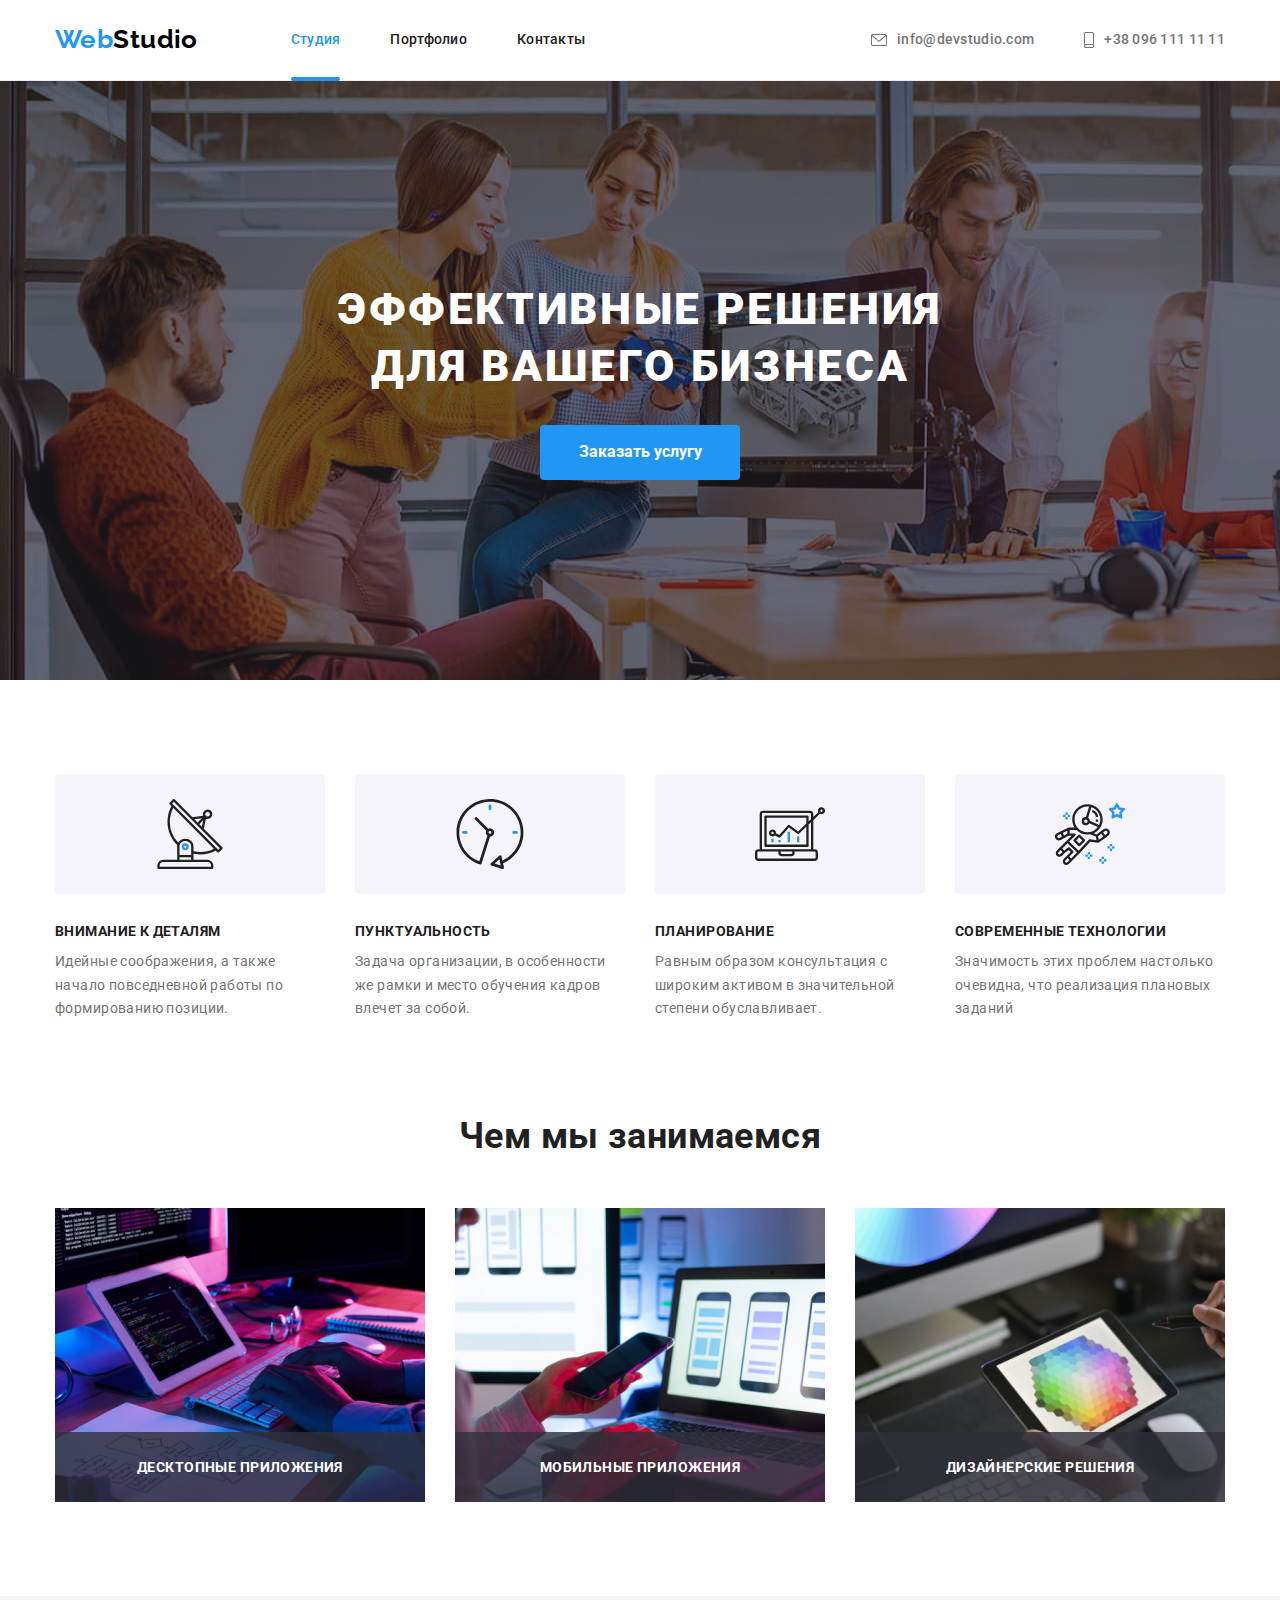
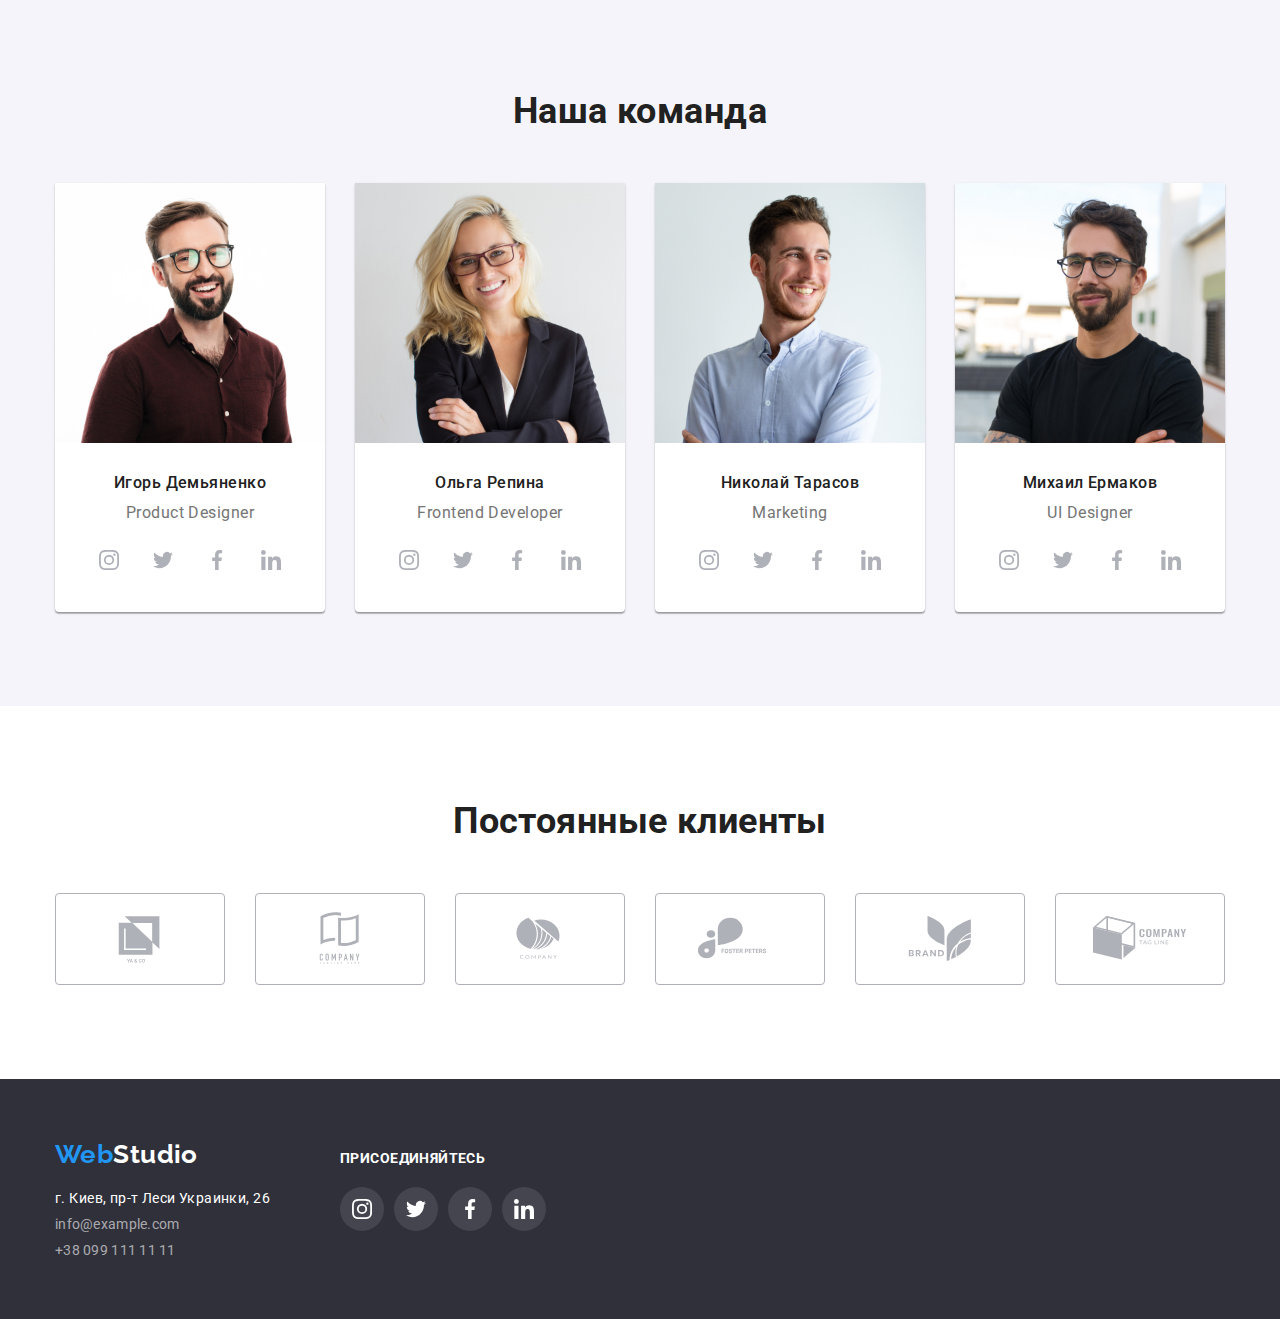
==== index.html @ aaaee92d "1" ====
<!DOCTYPE html>
<html lang="ru">
  <head>
    <meta charset="UTF-8" />
    <meta http-equiv="X-UA-Compatible" content="IE=edge" />
    <meta name="viewport" content="width=device-width, initial-scale=1.0" />
    <title>Студия</title>

    <link rel="preconnect" href="https://fonts.googleapis.com" />
    <link rel="preconnect" href="https://fonts.gstatic.com" crossorigin />
    <link
      href="https://fonts.googleapis.com/css2?family=Raleway:wght@700&family=Roboto:wght@400;500;700;900&display=swap"
      rel="stylesheet"
    />
    <link
      rel="stylesheet"
      href="https://cdnjs.cloudflare.com/ajax/libs/modern-normalize/1.1.0/modern-normalize.min.css"
    />
    <link rel="stylesheet" href="./css/styles.css" />
  </head>

  <body>
    <!--Header-->
    <header>
      <div class="container head-flex">
        <nav class="head-flex">
          <a class="logo" href="/goit-markup-hw-05/index.html"
            ><span class="logo-span">Web</span>Studio</a
          >
          <ul class="header-menu list-style head-flex">
            <li class="flex-menu">
              <a href="./index.html" class="link link-current">Студия</a>
            </li>
            <li class="flex-menu">
              <a href="./portfolio.html" class="link">Портфолио</a>
            </li>
            <li class="flex-menu">
              <a href="/contact" class="link">Контакты</a>
            </li>
          </ul>
        </nav>

        <ul class="header-contact list-style head-flex">
          <li class="flex-cont">
            <a href="mailto:info@devstudio.com" class="link">
              <svg class="contact-icon" width="16" height="12">
                <use href="./images/icons.svg#mail"></use>
              </svg>
              info@devstudio.com</a
            >
          </li>
          <li class="flex-cont">
            <a href="tel:+380991111111" class="link">
              <svg class="contact-icon" width="10" height="16">
                <use href="./images/icons.svg#tel"></use>
              </svg>
              +38 096 111 11 11</a
            >
          </li>
        </ul>
      </div>
    </header>

    <main>
      <!--Hero-->
      <section class="hero-box">
        <h1 class="hero-title">
          Эффективные решения <br />
          для вашего бизнеса
        </h1>

        <button data-open-modal type="button" class="hero-button">
          Заказать услугу
        </button>
        <div class="backdrop is-hidden" data-backdrop>
          <div class="modal">
            <h2>Оставьте свои данные, мы вам перезвоним</h2>
            <form class="js-speaker-form">
              <label for="user-name">Имя</label>
              <input type="text" name="user-name" id="user-name" />
              <label for="tel">Телефон</label>
              <input type="tel" name="tel" id="tel" />
              <label for="mail">Почта</label>
              <input type="email" name="mail" id="mail" />
              <label for="coment">Комментарий</label>
              <input
                type="text"
                name="coment"
                id="coment"
                placeholder="Введите текст"
              />
              <button type="submit">Отправить</button>
              <input
                class=""
                type="checkbox"
                name="license"
                value="yes"
                id="check"
              />
              <label for="check"
                >Соглашаюсь с рассылкой и принимаю
                <a href=""> Условия договора</a></label
              >
            </form>
            <button data-close-modal class="mod-button">
              <svg class="modal-icon" width="18" height="18">
                <use href="./images/icons.svg#close"></use>
              </svg>
            </button>
          </div>
        </div>
      </section>

      <!--Advantages-->
      <section class="section">
        <div class="container">
          <h2 class="visually-hidden">Наши преимущества</h2>
          <ul class="advantages-flex list-style">
            <li class="advantages-list">
              <div class="advantages-item">
                <svg width="70px" height="70px">
                  <use href="./images/icons.svg#antenna"></use>
                </svg>
              </div>
              <h3 class="advantages-subtitle">Внимание к деталям</h3>
              <p class="advantages-text">
                Идейные соображения, а также начало повседневной работы по
                формированию позиции.
              </p>
            </li>

            <li class="advantages-list">
              <div class="advantages-item">
                <svg width="70px" height="70px">
                  <use href="./images/icons.svg#clock"></use>
                </svg>
              </div>
              <h3 class="advantages-subtitle">Пунктуальность</h3>
              <p class="advantages-text">
                Задача организации, в особенности же рамки и место обучения
                кадров влечет за собой.
              </p>
            </li>

            <li class="advantages-list">
              <div class="advantages-item">
                <svg width="70px" height="70px">
                  <use href="./images/icons.svg#diagram"></use>
                </svg>
              </div>
              <h3 class="advantages-subtitle">Планирование</h3>
              <p class="advantages-text">
                Равным образом консультация с широким активом в значительной
                степени обуславливает.
              </p>
            </li>

            <li class="advantages-list">
              <div class="advantages-item">
                <svg width="70px" height="70px">
                  <use href="./images/icons.svg#astronaut"></use>
                </svg>
              </div>
              <h3 class="advantages-subtitle">Современные технологии</h3>
              <p class="advantages-text">
                Значимость этих проблем настолько очевидна, что реализация
                плановых заданий
              </p>
            </li>
          </ul>
        </div>
      </section>
      <!--About-->
      <section class="about section">
        <div class="container">
          <h2 class="section-title">Чем мы занимаемся</h2>

          <ul class="about-list list-style">
            <li class="about-list li">
              <div class="about-thumb">
                <p class="thumb-text">Десктопные приложения</p>
              </div>
              <img
                width="370"
                src="./images/box1.jpg"
                alt="Десктопные приложения"
              />
            </li>
            <li class="about-list li">
              <div class="about-thumb">
                <p class="thumb-text">Мобильные приложения</p>
              </div>
              <img
                width="370"
                src="./images/box2.jpg"
                alt="Мобильные приложения"
              />
            </li>
            <li class="about-list li">
              <div class="about-thumb">
                <p class="thumb-text">Дизайнерские решения</p>
              </div>
              <img
                width="370"
                src="./images/box3.jpg"
                alt="Дизайнерские решения"
              />
            </li>
          </ul>
        </div>
      </section>
      <!--Team-->
      <section class="team section">
        <div class="container">
          <h2 class="section-title">Наша команда</h2>

          <ul class="team-list list-style">
            <li class="team-box">
              <img
                width="270"
                src="./images/img.jpg"
                alt="Фото Игорь Демьяненко"
              />
              <div class="team-card">
                <h3 class="team-name">Игорь Демьяненко</h3>
                <p lang="en" class="team-position">Product Designer</p>
                <ul class="icon-team list-style">
                  <li class="social-item">
                    <a
                      href=""
                      class="button-icon"
                      aria-label="ссылка на Инстаграм"
                    >
                      <svg class="icon" width="20px" height="20px">
                        <use href="./images/icons.svg#instagram"></use>
                      </svg>
                    </a>
                  </li>
                  <li class="social-item">
                    <a
                      href=""
                      class="button-icon"
                      aria-label="ссылка на Твиттер"
                    >
                      <svg class="icon" width="20px" height="20px">
                        <use href="./images/icons.svg#twitter"></use>
                      </svg>
                    </a>
                  </li>
                  <li class="social-item">
                    <a
                      href=""
                      class="button-icon"
                      aria-label="ссылка на Фейсбук"
                    >
                      <svg class="icon" width="20px" height="20px">
                        <use href="./images/icons.svg#facebook"></use>
                      </svg>
                    </a>
                  </li>
                  <li class="social-item">
                    <a
                      href=""
                      class="button-icon"
                      aria-label="ссылка на Линкедин"
                    >
                      <svg class="icon" width="20px" height="20px">
                        <use href="./images/icons.svg#linkedin"></use>
                      </svg>
                    </a>
                  </li>
                </ul>
              </div>
            </li>

            <li class="team-box">
              <img
                width="270"
                src="./images/img2.jpg"
                alt="Фото Ольга Репина"
              />
              <div class="team-card">
                <h3 class="team-name">Ольга Репина</h3>
                <p lang="en" class="team-position">Frontend Developer</p>
                <ul class="icon-team list-style">
                  <li class="social-item">
                    <a
                      href=""
                      class="button-icon"
                      aria-label="ссылка на Инстаграм"
                    >
                      <svg class="icon" width="20px" height="20px">
                        <use href="./images/icons.svg#instagram"></use>
                      </svg>
                    </a>
                  </li>
                  <li class="social-item">
                    <a
                      href=""
                      class="button-icon"
                      aria-label="ссылка на Твиттер"
                    >
                      <svg class="icon" width="20px" height="20px">
                        <use href="./images/icons.svg#twitter"></use>
                      </svg>
                    </a>
                  </li>
                  <li class="social-item">
                    <a
                      href=""
                      class="button-icon"
                      aria-label="ссылка на Фейсбук"
                    >
                      <svg class="icon" width="20px" height="20px">
                        <use href="./images/icons.svg#facebook"></use>
                      </svg>
                    </a>
                  </li>
                  <li class="social-item">
                    <a
                      href=""
                      class="button-icon"
                      aria-label="ссылка на Линкедин"
                    >
                      <svg class="icon" width="20px" height="20px">
                        <use href="./images/icons.svg#linkedin"></use>
                      </svg>
                    </a>
                  </li>
                </ul>
              </div>
            </li>

            <li class="team-box">
              <img
                width="270"
                src="./images/img3.jpg"
                alt="Фото Николай Тарасов"
              />
              <div class="team-card">
                <h3 class="team-name">Николай Тарасов</h3>
                <p lang="en" class="team-position">Marketing</p>
                <ul class="icon-team list-style">
                  <li class="social-item">
                    <a
                      href=""
                      class="button-icon"
                      aria-label="ссылка на Инстаграм"
                    >
                      <svg class="icon" width="20px" height="20px">
                        <use href="./images/icons.svg#instagram"></use>
                      </svg>
                    </a>
                  </li>
                  <li class="social-item">
                    <a
                      href=""
                      class="button-icon"
                      aria-label="ссылка на Твиттер"
                    >
                      <svg class="icon" width="20px" height="20px">
                        <use href="./images/icons.svg#twitter"></use>
                      </svg>
                    </a>
                  </li>
                  <li class="social-item">
                    <a
                      href=""
                      class="button-icon"
                      aria-label="ссылка на Фейсбук"
                    >
                      <svg class="icon" width="20px" height="20px">
                        <use href="./images/icons.svg#facebook"></use>
                      </svg>
                    </a>
                  </li>
                  <li class="social-item">
                    <a
                      href=""
                      class="button-icon"
                      aria-label="ссылка на Линкедин"
                    >
                      <svg class="icon" width="20px" height="20px">
                        <use href="./images/icons.svg#linkedin"></use>
                      </svg>
                    </a>
                  </li>
                </ul>
              </div>
            </li>

            <li class="team-box">
              <img
                width="270"
                src="./images/img4.jpg"
                alt="Фото Михаил Ермаков"
              />
              <div class="team-card">
                <h3 class="team-name">Михаил Ермаков</h3>
                <p lang="en" class="team-position">UI Designer</p>
                <ul class="icon-team list-style">
                  <li class="social-item">
                    <a
                      href=""
                      class="button-icon"
                      aria-label="ссылка на Инстаграм"
                    >
                      <svg class="icon" width="20px" height="20px">
                        <use href="./images/icons.svg#instagram"></use>
                      </svg>
                    </a>
                  </li>
                  <li class="social-item">
                    <a
                      href=""
                      class="button-icon"
                      aria-label="ссылка на Твиттер"
                    >
                      <svg class="icon" width="20px" height="20px">
                        <use href="./images/icons.svg#twitter"></use>
                      </svg>
                    </a>
                  </li>
                  <li class="social-item">
                    <a
                      href=""
                      class="button-icon"
                      aria-label="ссылка на Фейсбук"
                    >
                      <svg class="icon" width="20px" height="20px">
                        <use href="./images/icons.svg#facebook"></use>
                      </svg>
                    </a>
                  </li>
                  <li class="social-item">
                    <a
                      href=""
                      class="button-icon"
                      aria-label="ссылка на Линкедин"
                    >
                      <svg class="icon" width="20px" height="20px">
                        <use href="./images/icons.svg#linkedin"></use>
                      </svg>
                    </a>
                  </li>
                </ul>
              </div>
            </li>
          </ul>
        </div>
      </section>
      <!-- Client -->
      <section class="section">
        <div class="container">
          <h2 class="section-title">Постоянные клиенты</h2>
          <ul class="client-list list-style">
            <li class="link-card">
              <a href="" class="link-box">
                <svg class="client-icon">
                  <use href="./images/icons.svg#client1"></use>
                </svg>
              </a>
            </li>
            <li class="link-card">
              <a href="" class="link-box">
                <svg class="client-icon">
                  <use href="./images/icons.svg#client2"></use>
                </svg>
              </a>
            </li>
            <li class="link-card">
              <a href="" class="link-box">
                <svg class="client-icon">
                  <use href="./images/icons.svg#client3"></use>
                </svg>
              </a>
            </li>
            <li class="link-card">
              <a href="" class="link-box">
                <svg class="client-icon">
                  <use href="./images/icons.svg#client4"></use>
                </svg>
              </a>
            </li>
            <li class="link-card">
              <a href="" class="link-box">
                <svg class="client-icon">
                  <use href="./images/icons.svg#client5"></use>
                </svg>
              </a>
            </li>
            <li class="link-card">
              <a href="" class="link-box">
                <svg class="client-icon">
                  <use href="./images/icons.svg#client6"></use>
                </svg>
              </a>
            </li>
          </ul>
        </div>
      </section>
    </main>
    <!--Footer-->
    <footer class="footer-section">
      <div class="container">
        <div class="footer-box">
          <div class="footer-style">
            <div class="footer-logo">
              <a class="logo" href="/goit-markup-hw-01/index.html"
                ><span class="logo-span">Web</span
                ><span class="footer-logo-color">Studio</span></a
              >
            </div>
            <address class="address">
              <p class="address-text">г. Киев, пр-т Леси Украинки, 26</p>
              <ul class="footer-contact list-style">
                <li class="footer-li">
                  <a href="mailto:info@example.com">info@example.com</a> <br />
                </li>
                <li><a href="tel:+380991111111">+38 099 111 11 11</a></li>
              </ul>
            </address>
          </div>
          <div class="connect-box">
            <h3 class="connect-title">присоединяйтесь</h3>
            <ul class="connect-list list-style">
              <li>
                <a href="" class="button-social">
                  <svg class="footer-icon" width="20px" height="20px">
                    <use href="./images/icons.svg#instagram"></use>
                  </svg>
                </a>
              </li>
              <li>
                <a href="" class="button-social">
                  <svg class="footer-icon" width="20px" height="20px">
                    <use href="./images/icons.svg#twitter"></use>
                  </svg>
                </a>
              </li>
              <li>
                <a href="" class="button-social">
                  <svg class="footer-icon" width="20px" height="20px">
                    <use href="./images/icons.svg#facebook"></use>
                  </svg>
                </a>
              </li>
              <li>
                <a href="" class="button-social">
                  <svg class="footer-icon" width="20px" height="20px">
                    <use href="./images/icons.svg#linkedin"></use>
                  </svg>
                </a>
              </li>
            </ul>
          </div>
        </div>
      </div>
    </footer>
    <!-- JS Script -->
    <script src="./js/modal.js"></script>
  </body>
</html>
---- css/styles.css ----
html {
  box-sizing: border-box;
}
*,
::before,
::after {
  box-sizing: inherit;
}

:root {
  --primary-background-color: #fff;
  --secondary-background-color: #2f303a;
  --button-bg-color: #f5f4fa;
  --hover-text-color: #2196f3;
  --text-color: #757575;
  --title-color: #212121;
  --hero-bg-hover: #188ce8;
  --contact-footer-text: rgba(255, 255, 255, 0.6);
  --logo-stan-color: #000000;
  --border-color: #eeeeee;
  --border-head-color: #ececec;
  --icons-border-color: #afb1b8;
  --thumb-color: rgba(47, 48, 58, 0.8);
  --black: #000000;
  --border-second-color: rgba(0, 0, 0, 0.1);
  --pot-card-bg: rgba(33, 150, 243, 0.9);
  --cubic-bezier: cubic-bezier(0.4, 0, 0.2, 1);
}

body {
  font-family: "Roboto", sans-serif;
  background-color: var(--primary-background-color);
  font-style: normal;
  font-size: 14px;
  line-height: 1.2;
  letter-spacing: 0.03em;
  color: var(--text-color);
}
.visually-hidden {
  position: absolute;
  width: 1px;
  height: 1px;
  margin: -1px;
  border: 0;
  padding: 0;
  white-space: nowrap;
  clip-path: inset(100%);
  clip: rect(0 0 0 0);
  overflow: hidden;
}
img {
  display: block;
}
.section {
  padding-top: 94px;
  padding-bottom: 94px;
}
.about.section {
  padding-top: 0px;
}
header {
  border-bottom: 1px solid var(--border-head-color);
}
/* Стилизация Шапки */
.container {
  margin-left: auto;
  margin-right: auto;
  padding-left: 15px;
  padding-right: 15px;
  width: 1200px;
}

.head-flex {
  display: flex;
  align-items: center;
  justify-content: space-between;
}

/* Модальное Окно */
.backdrop.is-hidden {
  visibility: hidden;
  opacity: 0;
  pointer-events: none;
}
.backdrop {
  position: fixed;
  top: 0;
  left: 0;
  width: 100%;
  height: 100%;
  background-color: rgba(0, 0, 0, 0.2);
  opacity: 1;
  transition: opacity 250ms var(--cubic-bezier);
}
.backdrop.is-hidden .modal {
  transform: translate(-50%, -50%) scale(0.2);
}
.modal {
  position: absolute;
  top: 50%;
  left: 50%;
  transform: translate(-50%, -50%) scale(1);
  min-width: 528px;
  min-height: 581px;
  background-color: var(--primary-background-color);
  box-shadow: 0px 1px 3px rgba(0, 0, 0, 0.12), 0px 1px 1px rgba(0, 0, 0, 0.14),
    0px 2px 1px rgba(0, 0, 0, 0.2);
  border-radius: 4px;

  transition: transform 250ms var(--cubic-bezier);
}
.modal-icon {
  fill: currentColor;
}
.mod-button:hover,
.mod-button:focus {
  color: var(--hover-text-color);
}
/* .mod-button:active {
  fill: var(--title-color);
} */
.mod-button {
  display: flex;
  justify-content: center;
  align-items: center;
  position: absolute;
  cursor: pointer;
  top: 8px;
  right: 8px;
  border-radius: 50%;
  width: 30px;
  height: 30px;
  padding: 0;
  margin: 0;
  border: 1px solid var(--border-second-color);
  background-color: var(--primary-background-color);
  color: var(--black);
  transition: color 250ms var(--cubic-bezier);
}

/* Стилизация Лого */
.logo {
  text-decoration: none;
  font-family: "Raleway", sans-serif;
  font-weight: 700;
  font-size: 26px;
  color: var(--logo-stan-color);
}
.logo-span {
  color: var(--hover-text-color);
}
.footer-logo-color {
  color: var(--primary-background-color);
}
/* Стилизация списка через класс */
.list-style {
  padding: 0;
  margin: 0;
  list-style: none;
}
/* Стилизация меню */
.header-menu .flex-menu:not(:last-child) {
  margin-right: 50px;
}
.flex-menu {
  position: relative;
}

.header-menu {
  margin-left: 93px;
}

.link-current::after {
  content: "";
  display: block;
  position: absolute;
  bottom: -1px;
  width: 100%;
  height: 4px;
  border-radius: 2px;
  background-color: var(--hover-text-color);
}

.header-menu .link {
  display: block;
  color: var(--title-color);
  text-decoration: none;
  font-weight: 500;
  line-height: 1.14;
  letter-spacing: 0.02em;
  padding-top: 32px;
  padding-bottom: 32px;
  transition: color 250ms var(--cubic-bezier);
}
.header-menu .link:hover,
.header-menu .link:focus {
  color: var(--hover-text-color);
}
.header-menu .link.link-current {
  color: var(--hover-text-color);
}
/* Стилизация контактов */
.header-contact .flex-cont:not(:last-child) {
  margin-right: 50px;
}
.flex-cont {
  display: flex;

  align-items: center;
}
.header-contact .link {
  display: flex;
  align-items: center;
  font-weight: 500;
  line-height: 1.14;
  letter-spacing: 0.02em;
  color: var(--text-color);
  text-decoration: none;
  padding: 32px 0;
  transition: color 250ms var(--cubic-bezier);
}

.footer-contact a {
  line-height: 1.14;
  letter-spacing: 0.02em;
  color: var(--contact-footer-text);
  text-decoration: none;
  transition: color 250ms var(--cubic-bezier);
}
.footer-li {
  margin-bottom: 9px;
}
.header-contact a:hover,
.header-contact a:focus {
  color: var(--hover-text-color);
}
.footer-contact a:hover,
.footer-contact a:focus {
  color: var(--hover-text-color);
}
.contact-icon {
  fill: currentColor;
  margin-right: 10px;
}

/* Стилизация hero-title */
.hero-title {
  margin-top: 0;
  margin-bottom: 30px;

  font-weight: 900;
  font-size: 44px;
  line-height: 1.3;
  text-transform: uppercase;
  letter-spacing: 0.06em;
  color: var(--primary-background-color);
}
.hero-box {
  max-width: 1600px;
  margin-left: auto;
  margin-right: auto;
  padding-top: 200px;
  padding-bottom: 200px;
  text-align: center;
  background-repeat: no-repeat;
  background-image: linear-gradient(
      rgba(47, 48, 58, 0.4),
      rgba(47, 48, 58, 0.4)
    ),
    url(../images/hero.jpg);
}

/* Кнопки Button */

.hero-button {
  font-family: inherit;
  font-weight: 700;
  font-size: 16px;
  line-height: 1.9;
  color: var(--primary-background-color);
  background-color: var(--hover-text-color);
  border-color: transparent;
  border-radius: 4px;
  cursor: pointer;
  min-width: 200px;
  padding: 10px 32px;
  margin: 0;
  transition-property: background-color;

  transition-duration: 250ms;
}
.hero-button:hover,
.hero-button:focus {
  background-color: var(--hero-bg-hover);
}
.button {
  font-family: inherit;
  font-weight: 500;
  font-size: 16px;
  line-height: 1.62;
  letter-spacing: 0.03em;
  color: var(--title-color);
  background: var(--button-bg-color);

  border-radius: 4px;
  border-color: transparent;
  cursor: pointer;
  padding: 6px 22px;
  min-width: 73px;
  transition-property: background-color, box-shadow, color;
  transition-duration: 250ms;
  transition-timing-function: var(--cubic-bezier);
}
.button:hover,
.button:focus {
  color: var(--primary-background-color);
  background-color: var(--hover-text-color);
  box-shadow: 0px 3px 1px rgba(0, 0, 0, 0.1), 0px 1px 2px rgba(0, 0, 0, 0.08),
    0px 2px 2px rgba(0, 0, 0, 0.12);
}
/* current button */
.current {
  color: var(--primary-background-color);
  background-color: var(--hover-text-color);
  box-shadow: 0px 3px 1px rgba(0, 0, 0, 0.1), 0px 1px 2px rgba(0, 0, 0, 0.08),
    0px 2px 2px rgba(0, 0, 0, 0.12);
}

/* Стилизация Advantages */

.advantages-flex {
  display: flex;
}
.advantages-list {
  width: calc((100% - 3 * 30px) / 4);
}

.advantages-flex .advantages-list:not(:last-child) {
  margin-right: 30px;
}

.advantages-item {
  display: flex;
  justify-content: center;
  align-items: center;
  height: 120px;
  margin-bottom: 30px;
  border-radius: 4px;
  background-color: var(--button-bg-color);
}

.advantages-title {
  margin: 0;
}
.advantages-subtitle {
  margin-top: 0;
  margin-bottom: 10px;
  font-weight: 700;
  font-size: 14px;
  line-height: 1.14;
  text-transform: uppercase;
  color: var(--title-color);
}
.advantages-text {
  margin: 0;
  line-height: 1.7;
}
/* Секция About */
.about-thumb {
  position: absolute;
  bottom: 0;
  width: 100%;

  background-color: var(--thumb-color);
}
.thumb-text {
  margin: 0;
  padding-top: 27px;
  padding-bottom: 27px;

  font-weight: 700;
  line-height: 16px;
  text-align: center;
  text-transform: uppercase;
  color: var(--primary-background-color);
}
.about-list {
  position: relative;
  display: flex;
}
.about-list .li:not(:last-child) {
  margin-right: 30px;
}
/* Стилизация Team */
.team {
  background-color: var(--button-bg-color);
}
.team-list {
  display: flex;
}
.team-box:not(:last-child) {
  margin-right: 30px;
}
.team-box {
  width: calc((100% - 3 * 30px) / 4);
  background-color: var(--primary-background-color);
  border-radius: 0px 0px 4px 4px;
  box-shadow: 0px 1px 3px rgba(0, 0, 0, 0.12), 0px 1px 1px rgba(0, 0, 0, 0.14),
    0px 2px 1px rgba(0, 0, 0, 0.2);
}

.team-name {
  margin-top: 0;
  margin-bottom: 10px;
  font-weight: 500;
  font-size: 16px;
  letter-spacing: 0.03em;
  color: var(--title-color);
  text-align: center;
}

.team-position {
  margin: 0;
  font-size: 16px;
  letter-spacing: 0.03em;
  color: var(--text-color);
  text-align: center;
  margin-bottom: 16px;
}

.section-title {
  font-weight: 700;
  font-size: 36px;
  text-align: center;
  color: var(--title-color);
  margin-top: 0;
  margin-bottom: 50px;
}
.team-card {
  padding-top: 30px;
  padding-bottom: 30px;
}
.icon-team {
  display: flex;
  justify-content: center;
}
.social-item {
  width: 44px;
  height: 44px;
  margin-left: 10px;
}
.social-item:first-child {
  margin-left: 0;
}
.button-icon {
  display: flex;
  align-items: center;
  justify-content: center;
  width: 44px;
  height: 44px;
  border-radius: 50%;
  background-color: var(--primary-background-color);
  color: var(--icons-border-color);
  cursor: pointer;
  transition: color 250ms var(--cubic-bezier),
    background-color 250ms var(--cubic-bezier);
}

.icon {
  fill: currentColor;
}
.button-icon:hover,
.button-icon:focus {
  background-color: var(--hover-text-color);
  color: var(--primary-background-color);
}

/* Стилизация Клиентов */
.client-list {
  display: flex;
}
.link-card:not(:last-child) {
  margin-right: 30px;
}
.link-card {
  width: calc((100% - 5 * 30px) / 6);
}
.link-box {
  display: flex;
  justify-content: center;
  align-items: center;
  border: 1px solid var(--icons-border-color);
  border-radius: 4px;
  fill: var(--icons-border-color);

  height: 92px;
  background-color: var(--primary-background-color);
  cursor: pointer;
  transition: fill 250ms var(--cubic-bezier), border 250ms var(--cubic-bezier);
}
.link-box:hover,
.link-box:focus {
  border: 1px solid var(--hover-text-color);
  fill: var(--hover-text-color);
}
.client-icon {
  width: 106px;
  height: 60px;
}
/* Футер */
.footer-section {
  padding-top: 60px;
  padding-bottom: 60px;
  background-color: var(--secondary-background-color);
}
.footer-box {
  display: flex;
  align-items: baseline;
}
.footer-style {
  margin-right: 70px;
}
.footer-logo {
  margin-bottom: 20px;
}
.address {
  font-style: normal;
  color: var(--primary-background-color);
}
.address-text {
  margin-top: 0;
  margin-bottom: 9px;
}
.connect-title {
  margin-top: 0;
  margin-bottom: 20px;
  font-weight: 700;
  font-size: 14px;
  line-height: 1.14;
  text-transform: uppercase;
  color: var(--primary-background-color);
}
.connect-list {
  display: flex;
  justify-content: space-between;
}
.connect-box {
  width: 206px;
  height: 80px;
}
.button-social {
  display: flex;
  align-items: center;
  justify-content: center;
  width: 44px;
  height: 44px;
  border-radius: 50%;

  background-color: rgba(255, 255, 255, 0.1);
  cursor: pointer;
  transition: background-color 250ms var(--cubic-bezier);
}
.footer-icon {
  fill: var(--primary-background-color);
}
.button-social:hover,
.button-social:focus {
  background-color: var(--hover-text-color);
}

/* Стилизация страницы Портфолио */
.port-thumb {
  position: relative;
  overflow: hidden;
}

.card-text {
  display: inline-flex;
  align-items: center;
  position: absolute;
  margin: 0;
  padding: 0px 24px;
  width: 100%;
  height: 100%;

  font-size: 18px;
  line-height: 28px;
  letter-spacing: 0.03em;
  color: var(--primary-background-color);
  background-color: var(--pot-card-bg);

  transform: translateY(100%);
  transition: transform 250ms var(--cubic-bezier);
}
.link-hover:hover .card-text,
.link-hover:focus .card-text {
  transform: translateY(0);
}
.project-title {
  margin-top: 0;
  margin-bottom: 4px;

  font-weight: 700;
  font-size: 18px;
  line-height: 2;
  letter-spacing: 0.06em;
  color: var(--title-color);
}
.description {
  margin: 0;

  font-size: 16px;
  line-height: 1.9;
  color: var(--text-color);
}
.card-border {
  padding: 20px 24px;
  border: 1px solid var(--border-color);
  border-top: 0;
}
/* (100% - кол марджинов*значение марджинов) /кол элементов в строке */
.card-box {
  width: calc((100% - 2 * 30px) / 3);
  margin-right: 30px;
  margin-bottom: 30px;
}
.card-box:nth-child(3n) {
  margin-right: 0;
}
.card-box:nth-last-child(-n + 3) {
  margin-bottom: 0;
}

.link-hover {
  display: block;
  text-decoration: none;
  box-shadow: none;
  transition: box-shadow 250ms var(--cubic-bezier);
}
.link-hover:hover,
.link-hover:focus {
  box-shadow: 0px 1px 1px rgba(0, 0, 0, 0.12), 0px 4px 4px rgba(0, 0, 0, 0.06),
    1px 4px 6px rgba(0, 0, 0, 0.16);
}

.button-flex {
  justify-content: center;
  display: flex;
}
.card-flex {
  display: flex;
  flex-wrap: wrap;
  padding-top: 50px;
}
.list-style .filter-flex:not(:last-child) {
  margin-right: 8px;
}
.port-img {
  margin-top: 0;
}
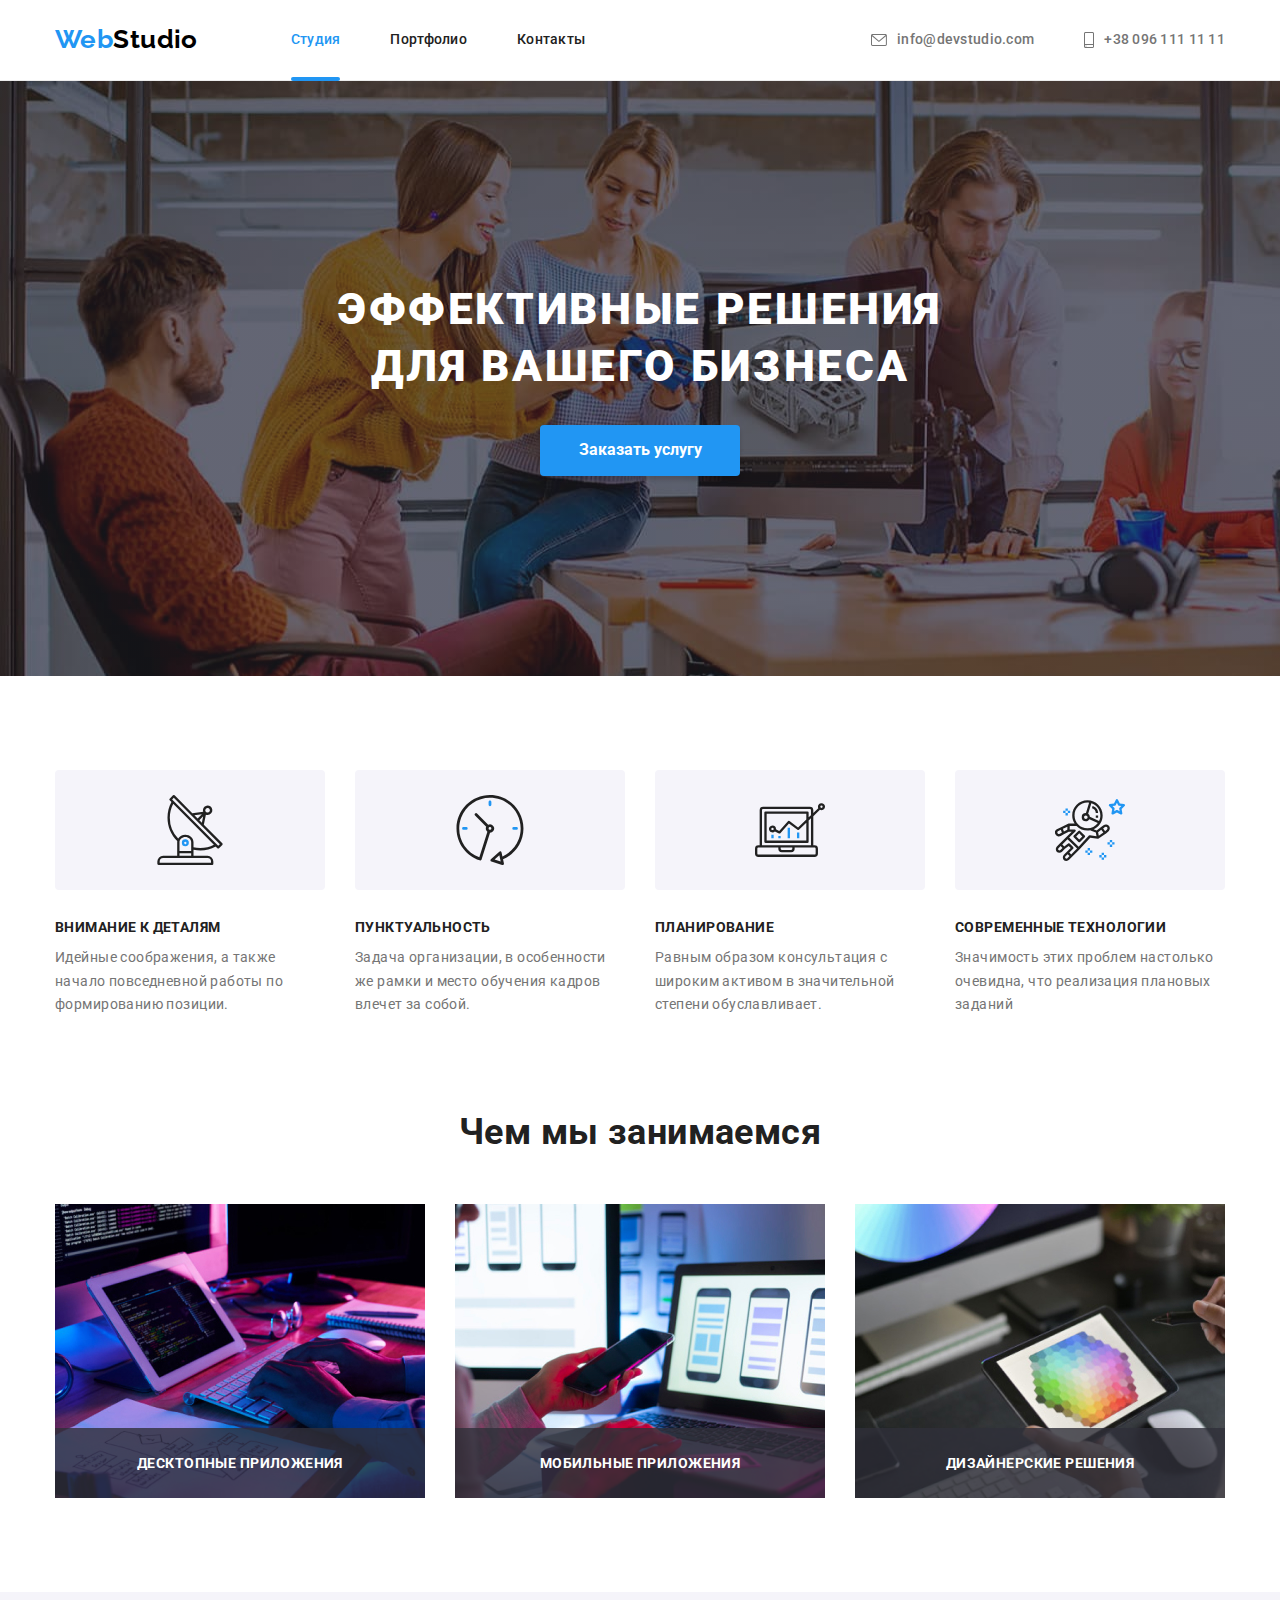
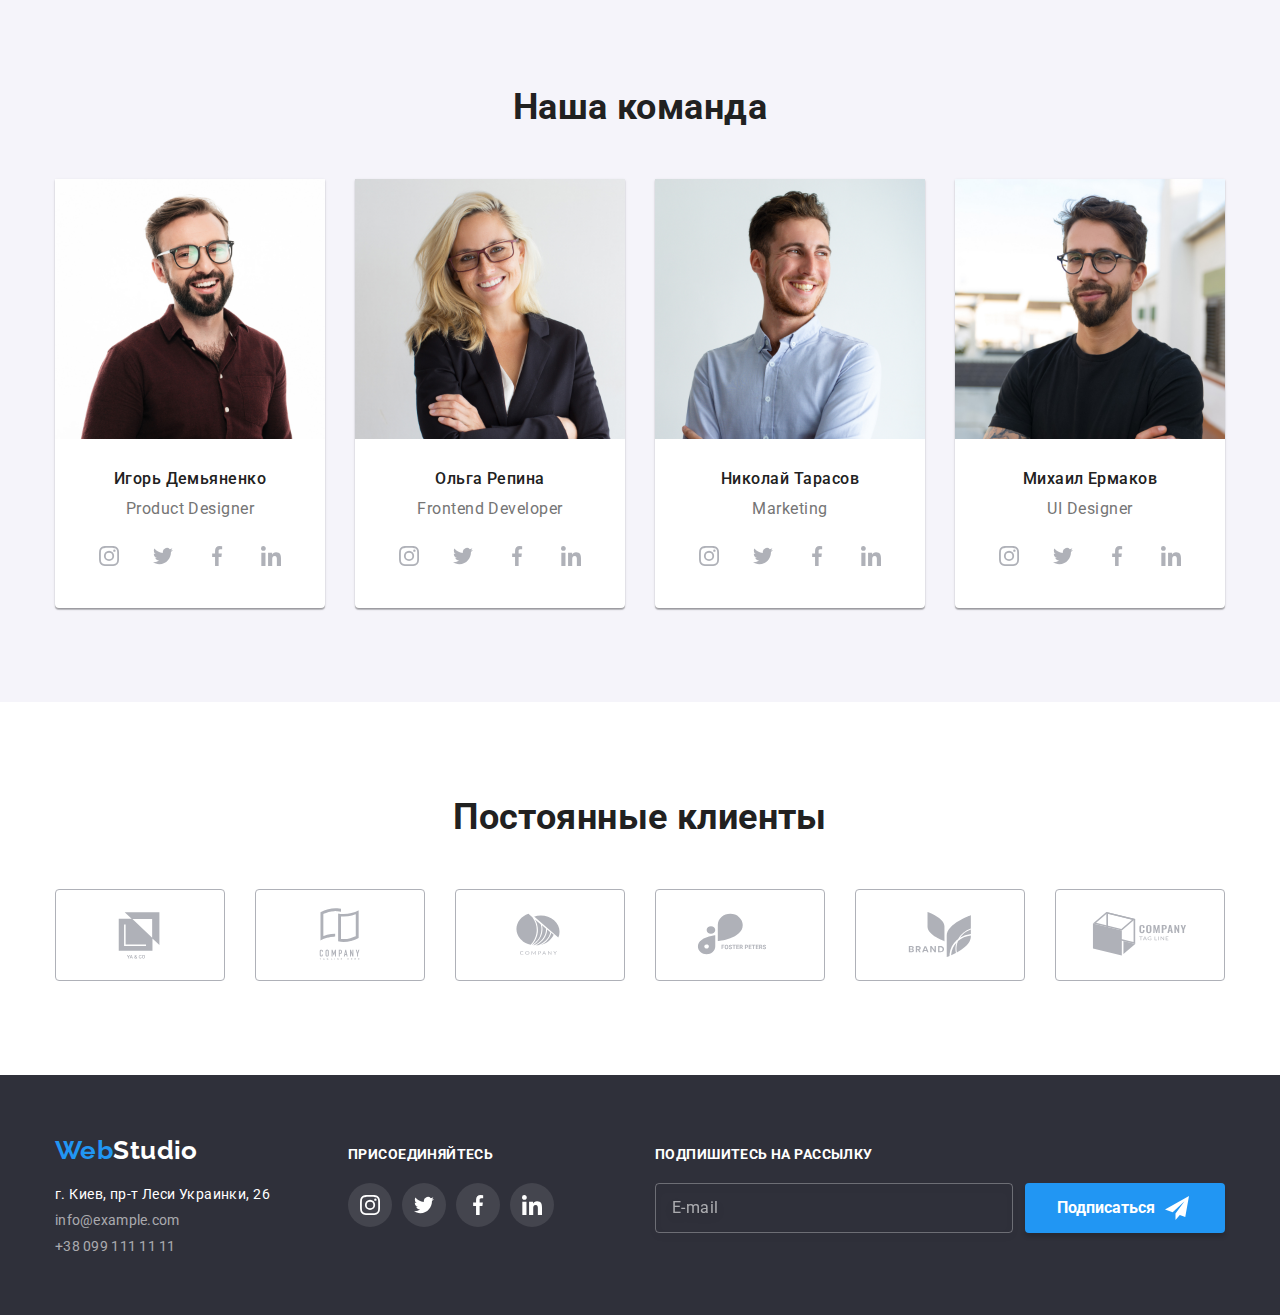
==== commit 05881ad5: "Собрал формы" ====
--- a/index.html
+++ b/index.html
@@ -72,45 +72,67 @@
         <button data-open-modal type="button" class="hero-button">
           Заказать услугу
         </button>
-        <div class="backdrop is-hidden" data-backdrop>
-          <div class="modal">
-            <h2>Оставьте свои данные, мы вам перезвоним</h2>
-            <form class="js-speaker-form">
-              <label for="user-name">Имя</label>
-              <input type="text" name="user-name" id="user-name" />
-              <label for="tel">Телефон</label>
-              <input type="tel" name="tel" id="tel" />
-              <label for="mail">Почта</label>
-              <input type="email" name="mail" id="mail" />
-              <label for="coment">Комментарий</label>
-              <input
-                type="text"
-                name="coment"
-                id="coment"
-                placeholder="Введите текст"
-              />
-              <button type="submit">Отправить</button>
-              <input
-                class=""
-                type="checkbox"
-                name="license"
-                value="yes"
-                id="check"
-              />
-              <label for="check"
-                >Соглашаюсь с рассылкой и принимаю
-                <a href=""> Условия договора</a></label
-              >
-            </form>
-            <button data-close-modal class="mod-button">
-              <svg class="modal-icon" width="18" height="18">
-                <use href="./images/icons.svg#close"></use>
-              </svg>
-            </button>
-          </div>
+      </section>
+      <div class="backdrop is-hidden" data-backdrop>
+        <div class="modal">
+          <form class="form js-speaker-form">
+            <h2 class="form-title">Оставьте свои данные, мы вам перезвоним</h2>
+
+            <ul class="list-style">
+              <li class="form-field">
+                <label class="form-label" for="user-name">Имя</label>
+                <input
+                  class="form-input"
+                  type="text"
+                  name="user-name"
+                  id="user-name"
+                  autofocus
+                />
+              </li>
+              <li class="form-field">
+                <label class="form-label" for="tel">Телефон</label>
+                <input class="form-input" type="tel" name="tel" id="tel" />
+              </li>
+              <li class="form-field">
+                <label class="form-label" for="mail">Почта</label>
+                <input class="form-input" type="email" name="mail" id="mail" />
+              </li>
+              <li class="form-field">
+                <label class="form-label" for="coment">Комментарий</label>
+                <textarea
+                  class="form-coment"
+                  name="coment"
+                  id="coment"
+                  cols="30"
+                  rows="10"
+                  placeholder="Введите текст"
+                ></textarea>
+              </li>
+              <li class="form-field">
+                <input
+                  class=""
+                  type="checkbox"
+                  name="terms"
+                  value="yes"
+                  id="terms"
+                />
+                <label for="terms"
+                  >Соглашаюсь с рассылкой и принимаю
+                  <a href=""> Условия договора</a></label
+                >
+              </li>
+              <li class="modal-button">
+                <button class="hero-button" type="submit">Отправить</button>
+              </li>
+            </ul>
+          </form>
+          <button data-close-modal class="mod-button">
+            <svg class="modal-icon" width="18" height="18">
+              <use href="./images/icons.svg#close"></use>
+            </svg>
+          </button>
         </div>
-      </section>
-
+      </div>
       <!--Advantages-->
       <section class="section">
         <div class="container">
@@ -554,6 +576,26 @@
               </li>
             </ul>
           </div>
+          <div>
+            <form>
+              <h3 class="connect-title">Подпишитесь на рассылку</h3>
+              <div class="footer-items">
+                <input
+                  class="footer-input"
+                  type="email"
+                  name="footer-mail"
+                  id="footer-mail"
+                  placeholder="E-mail"
+                />
+
+                <button class="hero-button send-button" type="submit">
+                  Подписаться<svg class="send-icon" width="24" height="24">
+                    <use href="./images/icons.svg#icon-send"></use>
+                  </svg>
+                </button>
+              </div>
+            </form>
+          </div>
         </div>
       </div>
     </footer>
--- a/css/styles.css
+++ b/css/styles.css
@@ -25,6 +25,7 @@
   --border-second-color: rgba(0, 0, 0, 0.1);
   --pot-card-bg: rgba(33, 150, 243, 0.9);
   --cubic-bezier: cubic-bezier(0.4, 0, 0.2, 1);
+  --input-border-color: rgba(33, 33, 33, 0.2);
 }
 
 body {
@@ -61,6 +62,88 @@
 header {
   border-bottom: 1px solid var(--border-head-color);
 }
+/* Форма */
+.form {
+  width: 448px;
+  margin-left: auto;
+  margin-right: auto;
+  padding: 40px 0;
+}
+.form-title {
+  margin: 0;
+  margin-bottom: 12px;
+  text-align: center;
+  font-weight: 700;
+  font-size: 20px;
+  line-height: 23px;
+  text-align: center;
+  letter-spacing: 0.03em;
+
+  color: var(--title-color);
+}
+.form-field {
+  display: flex;
+  flex-direction: column;
+  margin-bottom: 28px;
+}
+.form-field:nth-child(4) {
+  margin-bottom: 20px;
+}
+.form-field:nth-child(5) {
+  margin-bottom: 30px;
+}
+.form-label {
+  margin-bottom: 4px;
+  font-size: 12px;
+  line-height: 1.17;
+  letter-spacing: 0.01em;
+  color: var(--text-color);
+}
+.form-input {
+  font-size: 12px;
+  line-height: 1.17;
+  letter-spacing: 0.01em;
+  border: 1px solid var(--input-border-color);
+  border-radius: 4px;
+  margin: 0;
+}
+.form-coment::placeholder {
+  color: rgba(117, 117, 117, 0.5);
+}
+.form-coment {
+  padding: 12px 16px;
+}
+
+.footer-items {
+  display: flex;
+}
+.send-button {
+  display: flex;
+  align-items: center;
+}
+.send-icon {
+  margin-left: 10px;
+}
+.footer-input {
+  border: 1px solid rgba(255, 255, 255, 0.3);
+  filter: drop-shadow(0px 4px 4px rgba(0, 0, 0, 0.15));
+  border-radius: 4px;
+  background-color: transparent;
+  width: 358px;
+  height: 50px;
+  margin-right: 12px;
+
+  padding: 0;
+}
+.footer-input::placeholder {
+  padding: 15px 16px;
+  font-size: 16px;
+  line-height: 1.25;
+  letter-spacing: 0.03em;
+  color: rgba(255, 255, 255, 0.6);
+}
+.footer-mail input::placeholder {
+}
 /* Стилизация Шапки */
 .container {
   margin-left: auto;
@@ -91,6 +174,7 @@
   background-color: rgba(0, 0, 0, 0.2);
   opacity: 1;
   transition: opacity 250ms var(--cubic-bezier);
+  z-index: 9;
 }
 .backdrop.is-hidden .modal {
   transform: translate(-50%, -50%) scale(0.2);
@@ -106,7 +190,7 @@
   box-shadow: 0px 1px 3px rgba(0, 0, 0, 0.12), 0px 1px 1px rgba(0, 0, 0, 0.14),
     0px 2px 1px rgba(0, 0, 0, 0.2);
   border-radius: 4px;
-
+  z-index: 10;
   transition: transform 250ms var(--cubic-bezier);
 }
 .modal-icon {
@@ -116,9 +200,9 @@
 .mod-button:focus {
   color: var(--hover-text-color);
 }
-/* .mod-button:active {
-  fill: var(--title-color);
-} */
+.modal-button {
+  text-align: center;
+}
 .mod-button {
   display: flex;
   justify-content: center;
@@ -279,20 +363,19 @@
   line-height: 1.9;
   color: var(--primary-background-color);
   background-color: var(--hover-text-color);
-  border-color: transparent;
+  border: 0;
+  box-shadow: 0px 4px 4px rgba(0, 0, 0, 0.15);
   border-radius: 4px;
   cursor: pointer;
   min-width: 200px;
   padding: 10px 32px;
   margin: 0;
-  transition-property: background-color;
-
-  transition-duration: 250ms;
-}
-.hero-button:hover,
+  transition: background-color 250ms var(--cubic-bezier);
+}
+/* .hero-button:hover,
 .hero-button:focus {
   background-color: var(--hero-bg-hover);
-}
+} */
 .button {
   font-family: inherit;
   font-weight: 500;
@@ -516,6 +599,7 @@
 .footer-box {
   display: flex;
   align-items: baseline;
+  justify-content: space-between;
 }
 .footer-style {
   margin-right: 70px;
@@ -547,6 +631,7 @@
 .connect-box {
   width: 206px;
   height: 80px;
+  margin-right: 93px;
 }
 .button-social {
   display: flex;
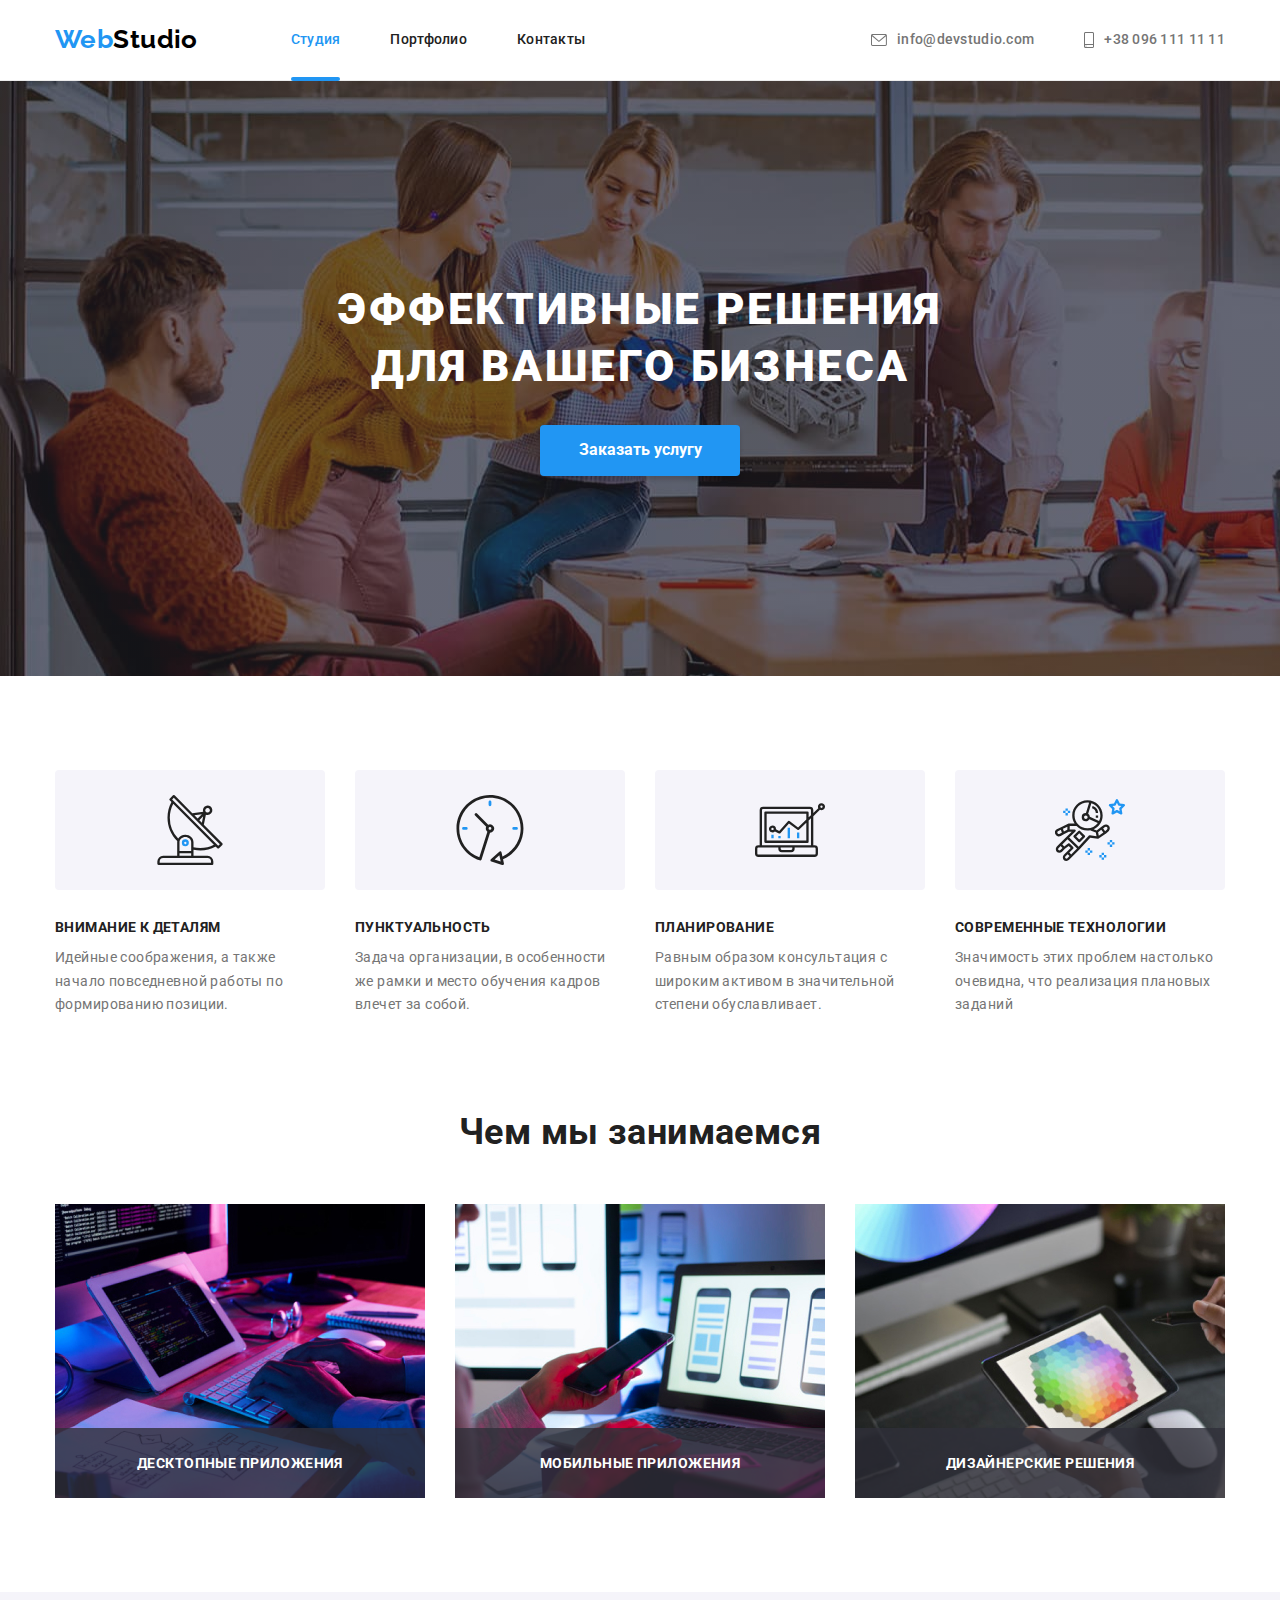
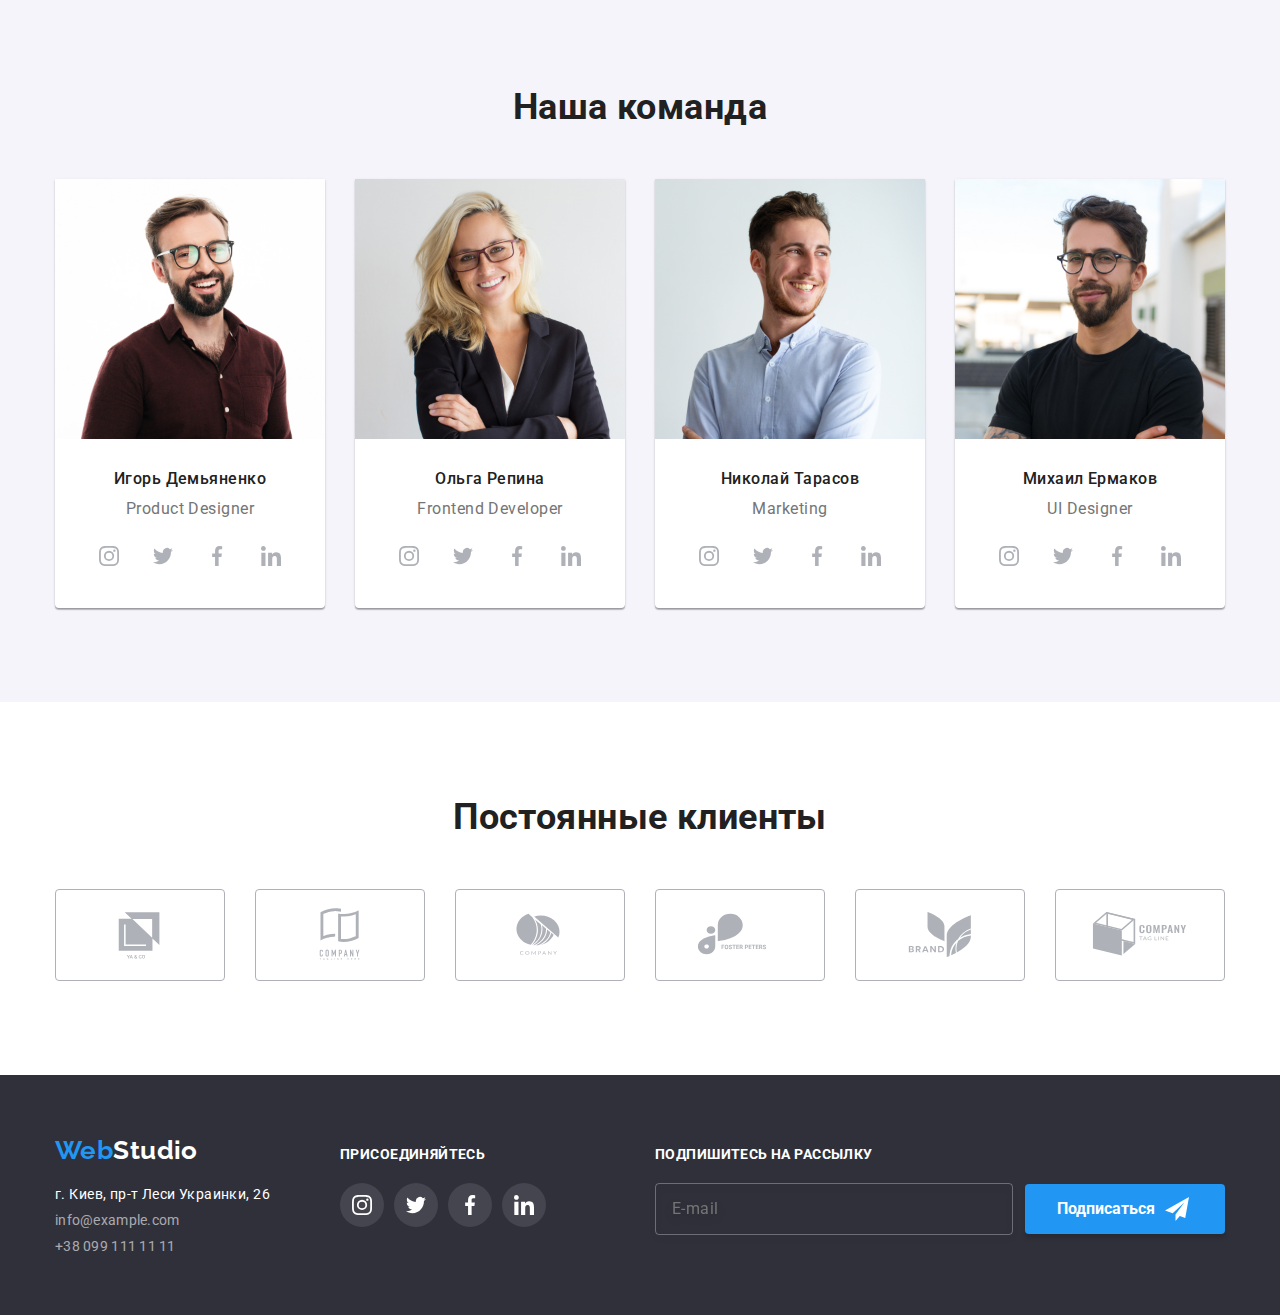
==== commit f838e882: "Переделал футер" ====
--- a/index.html
+++ b/index.html
@@ -526,76 +526,77 @@
     <footer class="footer-section">
       <div class="container">
         <div class="footer-box">
-          <div class="footer-style">
-            <div class="footer-logo">
-              <a class="logo" href="/goit-markup-hw-01/index.html"
-                ><span class="logo-span">Web</span
-                ><span class="footer-logo-color">Studio</span></a
-              >
+          <div class="footer-box">
+            <div class="footer-style">
+              <div class="footer-logo">
+                <a class="logo" href="/goit-markup-hw-01/index.html"
+                  ><span class="logo-span">Web</span
+                  ><span class="footer-logo-color">Studio</span></a
+                >
+              </div>
+              <address class="address">
+                <p class="address-text">г. Киев, пр-т Леси Украинки, 26</p>
+                <ul class="footer-contact list-style">
+                  <li class="footer-li">
+                    <a href="mailto:info@example.com">info@example.com</a>
+                    <br />
+                  </li>
+                  <li><a href="tel:+380991111111">+38 099 111 11 11</a></li>
+                </ul>
+              </address>
             </div>
-            <address class="address">
-              <p class="address-text">г. Киев, пр-т Леси Украинки, 26</p>
-              <ul class="footer-contact list-style">
-                <li class="footer-li">
-                  <a href="mailto:info@example.com">info@example.com</a> <br />
+            <div>
+              <h3 class="connect-title">присоединяйтесь</h3>
+              <ul class="connect-list list-style">
+                <li>
+                  <a href="" class="button-social">
+                    <svg class="footer-icon" width="20px" height="20px">
+                      <use href="./images/icons.svg#instagram"></use>
+                    </svg>
+                  </a>
                 </li>
-                <li><a href="tel:+380991111111">+38 099 111 11 11</a></li>
+                <li>
+                  <a href="" class="button-social">
+                    <svg class="footer-icon" width="20px" height="20px">
+                      <use href="./images/icons.svg#twitter"></use>
+                    </svg>
+                  </a>
+                </li>
+                <li>
+                  <a href="" class="button-social">
+                    <svg class="footer-icon" width="20px" height="20px">
+                      <use href="./images/icons.svg#facebook"></use>
+                    </svg>
+                  </a>
+                </li>
+                <li>
+                  <a href="" class="button-social">
+                    <svg class="footer-icon" width="20px" height="20px">
+                      <use href="./images/icons.svg#linkedin"></use>
+                    </svg>
+                  </a>
+                </li>
               </ul>
-            </address>
+            </div>
           </div>
-          <div class="connect-box">
-            <h3 class="connect-title">присоединяйтесь</h3>
-            <ul class="connect-list list-style">
-              <li>
-                <a href="" class="button-social">
-                  <svg class="footer-icon" width="20px" height="20px">
-                    <use href="./images/icons.svg#instagram"></use>
-                  </svg>
-                </a>
-              </li>
-              <li>
-                <a href="" class="button-social">
-                  <svg class="footer-icon" width="20px" height="20px">
-                    <use href="./images/icons.svg#twitter"></use>
-                  </svg>
-                </a>
-              </li>
-              <li>
-                <a href="" class="button-social">
-                  <svg class="footer-icon" width="20px" height="20px">
-                    <use href="./images/icons.svg#facebook"></use>
-                  </svg>
-                </a>
-              </li>
-              <li>
-                <a href="" class="button-social">
-                  <svg class="footer-icon" width="20px" height="20px">
-                    <use href="./images/icons.svg#linkedin"></use>
-                  </svg>
-                </a>
-              </li>
-            </ul>
-          </div>
-          <div>
-            <form>
-              <h3 class="connect-title">Подпишитесь на рассылку</h3>
-              <div class="footer-items">
-                <input
-                  class="footer-input"
-                  type="email"
-                  name="footer-mail"
-                  id="footer-mail"
-                  placeholder="E-mail"
-                />
-
-                <button class="hero-button send-button" type="submit">
-                  Подписаться<svg class="send-icon" width="24" height="24">
-                    <use href="./images/icons.svg#icon-send"></use>
-                  </svg>
-                </button>
-              </div>
-            </form>
-          </div>
+          <form>
+            <h3 class="connect-title">Подпишитесь на рассылку</h3>
+            <div class="footer-box">
+              <input
+                class="footer-input"
+                type="email"
+                name="footer-mail"
+                id="footer-mail"
+                placeholder="E-mail"
+              />
+
+              <button class="hero-button send-button" type="submit">
+                Подписаться<svg class="send-icon" width="24" height="24">
+                  <use href="./images/icons.svg#icon-send"></use>
+                </svg>
+              </button>
+            </div>
+          </form>
         </div>
       </div>
     </footer>
--- a/css/styles.css
+++ b/css/styles.css
@@ -114,9 +114,6 @@
   padding: 12px 16px;
 }
 
-.footer-items {
-  display: flex;
-}
 .send-button {
   display: flex;
   align-items: center;
@@ -125,25 +122,22 @@
   margin-left: 10px;
 }
 .footer-input {
+  width: 358px;
+
   border: 1px solid rgba(255, 255, 255, 0.3);
   filter: drop-shadow(0px 4px 4px rgba(0, 0, 0, 0.15));
   border-radius: 4px;
   background-color: transparent;
-  width: 358px;
-  height: 50px;
-  margin-right: 12px;
-
-  padding: 0;
-}
-.footer-input::placeholder {
-  padding: 15px 16px;
+
   font-size: 16px;
   line-height: 1.25;
   letter-spacing: 0.03em;
-  color: rgba(255, 255, 255, 0.6);
-}
-.footer-mail input::placeholder {
-}
+  color: var(--contact-footer-text);
+
+  padding: 15px 16px;
+  margin-right: 12px;
+}
+
 /* Стилизация Шапки */
 .container {
   margin-left: auto;
@@ -628,10 +622,8 @@
   display: flex;
   justify-content: space-between;
 }
-.connect-box {
-  width: 206px;
-  height: 80px;
-  margin-right: 93px;
+.connect-list li:not(:last-child) {
+  margin-right: 10px;
 }
 .button-social {
   display: flex;
